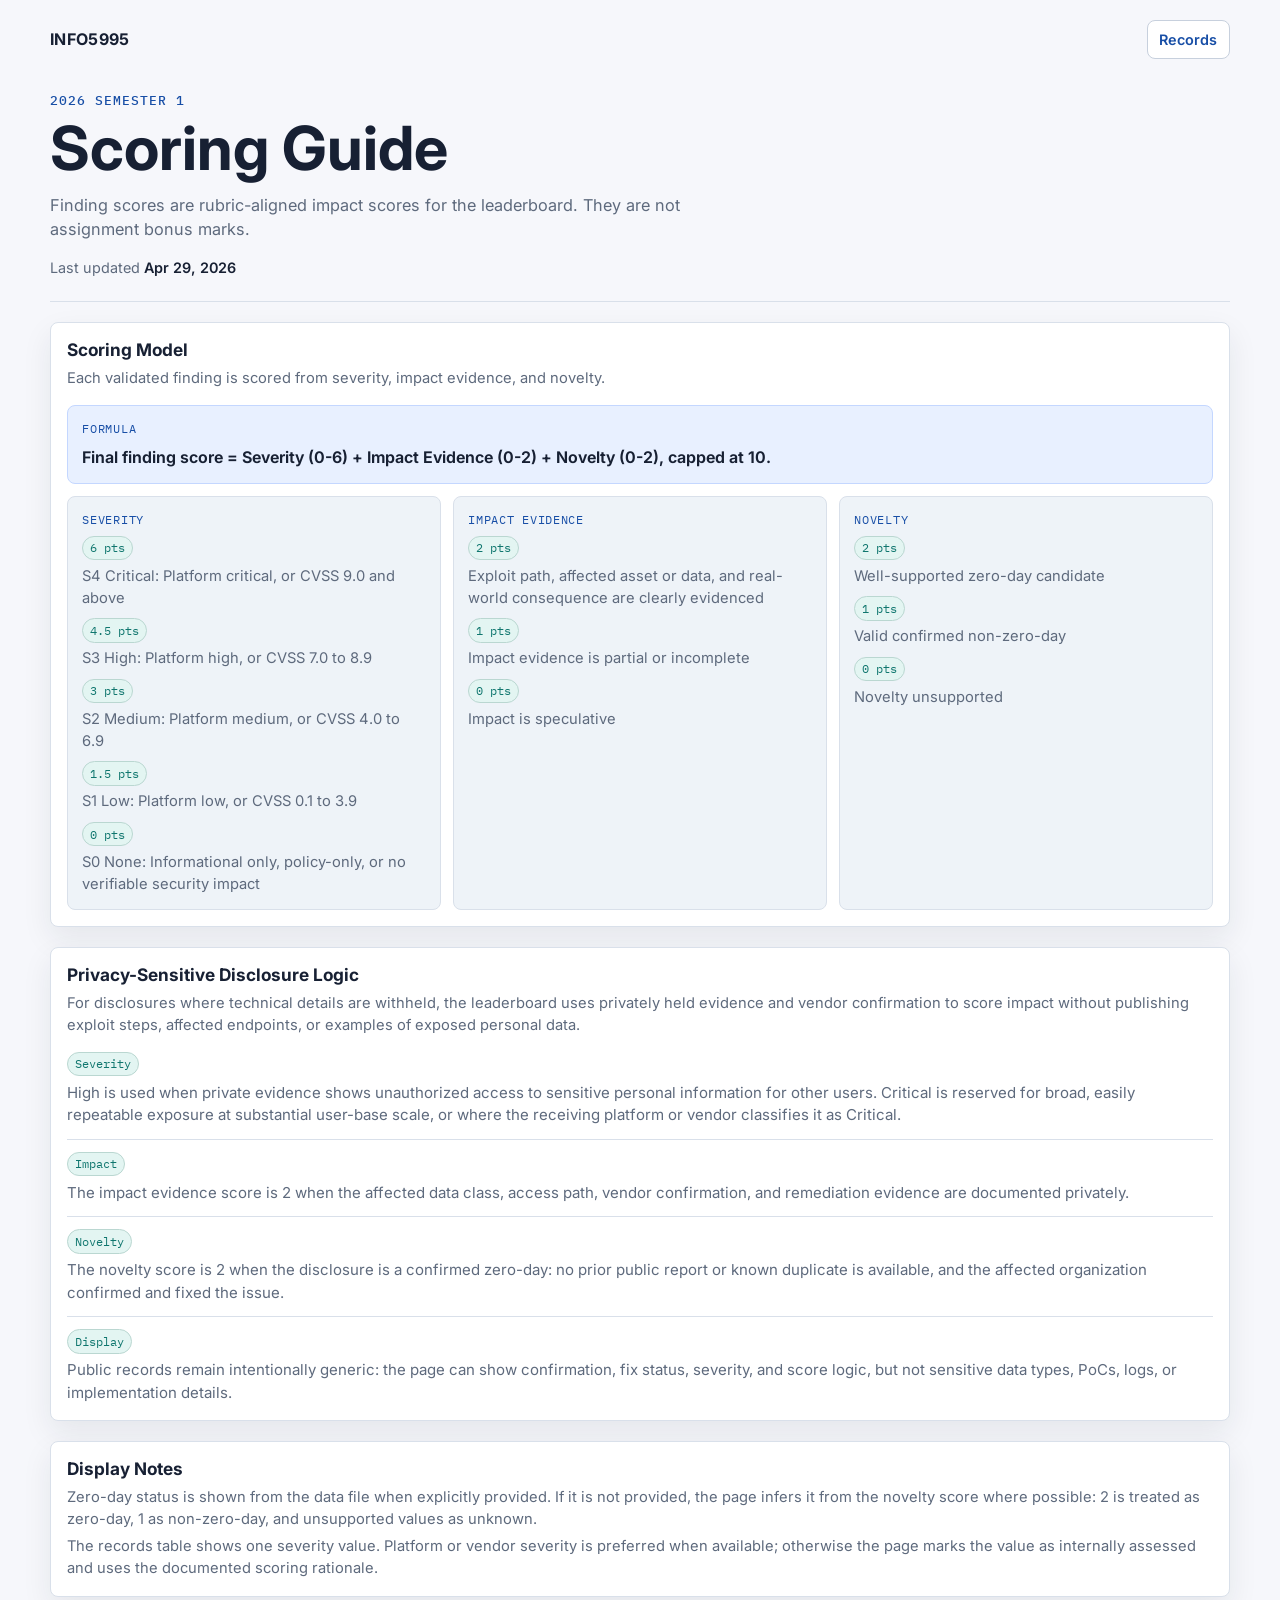
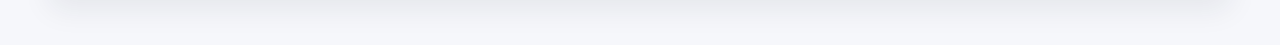
==== scoring.html @ 707b4757 "Update leaderboard dashboard" ====
<!DOCTYPE html>
<html lang="en">
  <head>
    <meta charset="UTF-8" />
    <meta name="viewport" content="width=device-width, initial-scale=1.0" />
    <meta
      name="description"
      content="INFO5995 scoring guide for security discovery leaderboard findings."
    />
    <title>INFO5995 Scoring Guide</title>
    <link rel="preconnect" href="https://fonts.googleapis.com" />
    <link rel="preconnect" href="https://fonts.gstatic.com" crossorigin />
    <link
      href="https://fonts.googleapis.com/css2?family=Inter:wght@400;500;600;700&family=IBM+Plex+Mono:wght@400;500&display=swap"
      rel="stylesheet"
    />
    <link rel="stylesheet" href="styles.css" />
  </head>
  <body>
    <main class="page-shell">
      <header class="site-header">
        <nav class="top-nav" aria-label="Leaderboard navigation">
          <a class="brand" href="index.html">INFO5995</a>
          <a class="nav-link" href="index.html">Records</a>
        </nav>
        <div class="header-copy">
          <p class="eyebrow" id="season-label">-</p>
          <h1>Scoring Guide</h1>
          <p class="hero-copy">
            Finding scores are rubric-aligned impact scores for the leaderboard. They are not assignment bonus marks.
          </p>
          <div class="header-meta">
            <span>Last updated <strong id="last-updated">-</strong></span>
          </div>
        </div>
      </header>

      <section class="panel scoring-panel">
        <div class="panel-head">
          <div class="panel-title-stack">
            <h2>Scoring Model</h2>
            <p class="panel-caption">Each validated finding is scored from severity, impact evidence, and novelty.</p>
          </div>
        </div>
        <div class="scoring-grid">
          <article class="score-card score-card-formula">
            <p class="score-card-label">Formula</p>
            <p class="score-formula" id="scoring-formula">Loading scoring model...</p>
          </article>
          <article class="score-card">
            <p class="score-card-label">Severity</p>
            <ul class="score-list" id="severity-score-list">
              <li>Loading...</li>
            </ul>
          </article>
          <article class="score-card">
            <p class="score-card-label">Impact Evidence</p>
            <ul class="score-list" id="impact-score-list">
              <li>Loading...</li>
            </ul>
          </article>
          <article class="score-card">
            <p class="score-card-label">Novelty</p>
            <ul class="score-list" id="novelty-score-list">
              <li>Loading...</li>
            </ul>
          </article>
        </div>
      </section>

      <section class="panel notes-panel">
        <div class="panel-title-stack">
          <h2>Privacy-Sensitive Disclosure Logic</h2>
          <p class="panel-caption">
            For disclosures where technical details are withheld, the leaderboard uses privately held evidence and vendor confirmation to score impact without publishing exploit steps, affected endpoints, or examples of exposed personal data.
          </p>
          <ul class="logic-list">
            <li>
              <span class="score-chip">Severity</span>
              High is used when private evidence shows unauthorized access to sensitive personal information for other users. Critical is reserved for broad, easily repeatable exposure at substantial user-base scale, or where the receiving platform or vendor classifies it as Critical.
            </li>
            <li>
              <span class="score-chip">Impact</span>
              The impact evidence score is 2 when the affected data class, access path, vendor confirmation, and remediation evidence are documented privately.
            </li>
            <li>
              <span class="score-chip">Novelty</span>
              The novelty score is 2 when the disclosure is a confirmed zero-day: no prior public report or known duplicate is available, and the affected organization confirmed and fixed the issue.
            </li>
            <li>
              <span class="score-chip">Display</span>
              Public records remain intentionally generic: the page can show confirmation, fix status, severity, and score logic, but not sensitive data types, PoCs, logs, or implementation details.
            </li>
          </ul>
        </div>
      </section>

      <section class="panel notes-panel">
        <div class="panel-title-stack">
          <h2>Display Notes</h2>
          <p class="panel-caption">
            Zero-day status is shown from the data file when explicitly provided. If it is not provided, the page infers it from the novelty score where possible: 2 is treated as zero-day, 1 as non-zero-day, and unsupported values as unknown.
          </p>
          <p class="panel-caption">
            The records table shows one severity value. Platform or vendor severity is preferred when available; otherwise the page marks the value as internally assessed and uses the documented scoring rationale.
          </p>
        </div>
      </section>
    </main>

    <noscript>
      <p class="noscript-message">Enable JavaScript to view the scoring model.</p>
    </noscript>

    <script src="script.js"></script>
  </body>
</html>
---- styles.css ----
:root {
  --bg: #f6f7fb;
  --surface: #ffffff;
  --surface-soft: #eef3f8;
  --line: #d9e0ea;
  --line-strong: #c7d0dd;
  --text: #172033;
  --muted: #5e6a7d;
  --accent: #1f6feb;
  --accent-soft: #e8f0ff;
  --accent-strong: #174ea6;
  --score: #0f766e;
  --critical: #c2415d;
  --high: #c4601d;
  --medium: #9a6a00;
  --low: #16805f;
  --unknown: #64748b;
  --shadow: 0 12px 30px rgba(23, 32, 51, 0.08);
}

* {
  box-sizing: border-box;
}

html,
body {
  margin: 0;
  min-height: 100%;
}

body {
  color: var(--text);
  background: var(--bg);
  font-family: "Inter", "Segoe UI", sans-serif;
  line-height: 1.5;
}

a {
  color: inherit;
}

.page-shell {
  width: min(1180px, calc(100% - 2rem));
  margin: 0 auto;
  padding: 1.25rem 0 3rem;
}

.site-header {
  border-bottom: 1px solid var(--line);
  padding-bottom: 1.4rem;
}

.top-nav {
  display: flex;
  align-items: center;
  justify-content: space-between;
  gap: 1rem;
}

.brand,
.nav-link {
  text-decoration: none;
}

.brand {
  color: var(--text);
  font-weight: 700;
  letter-spacing: 0.02em;
}

.nav-link {
  border: 1px solid var(--line-strong);
  border-radius: 8px;
  background: var(--surface);
  color: var(--accent-strong);
  font-size: 0.9rem;
  font-weight: 600;
  padding: 0.48rem 0.72rem;
}

.nav-link:hover,
.nav-link:focus-visible {
  border-color: var(--accent);
  outline: none;
}

.header-copy {
  margin-top: 2rem;
  max-width: 760px;
}

.eyebrow {
  margin: 0 0 0.5rem;
  color: var(--accent-strong);
  font-family: "IBM Plex Mono", monospace;
  font-size: 0.8rem;
  font-weight: 500;
  letter-spacing: 0.08em;
  text-transform: uppercase;
}

h1,
h2 {
  margin: 0;
  letter-spacing: 0;
}

h1 {
  font-size: clamp(2rem, 5vw, 3.8rem);
  line-height: 1;
}

h2 {
  font-size: 1.08rem;
  line-height: 1.25;
}

.hero-copy {
  margin: 0.85rem 0 0;
  max-width: 68ch;
  color: var(--muted);
  font-size: 1.02rem;
}

.header-meta {
  display: flex;
  flex-wrap: wrap;
  gap: 0.55rem 1rem;
  margin-top: 1rem;
  color: var(--muted);
  font-size: 0.9rem;
}

.header-meta strong {
  color: var(--text);
  font-weight: 600;
}

.panel {
  margin-top: 1.25rem;
  border: 1px solid var(--line);
  border-radius: 8px;
  background: var(--surface);
  box-shadow: var(--shadow);
}

.panel-head {
  display: flex;
  align-items: flex-start;
  justify-content: space-between;
  gap: 1rem;
  padding: 1rem;
  border-bottom: 1px solid var(--line);
}

.panel-title-stack {
  display: grid;
  gap: 0.35rem;
}

.panel-caption {
  margin: 0;
  color: var(--muted);
  font-size: 0.92rem;
}

.table-controls {
  display: inline-flex;
  flex-wrap: wrap;
  gap: 0.35rem;
}

.filter-tab {
  appearance: none;
  min-width: 0;
  border: 1px solid var(--line-strong);
  border-radius: 8px;
  background: var(--surface);
  color: var(--muted);
  cursor: pointer;
  font: 600 0.86rem "Inter", "Segoe UI", sans-serif;
  line-height: 1;
  padding: 0.52rem 0.68rem;
}

.filter-tab:hover,
.filter-tab:focus-visible {
  border-color: var(--accent);
  color: var(--accent-strong);
  outline: none;
}

.filter-tab.is-active {
  border-color: var(--accent);
  background: var(--accent-soft);
  color: var(--accent-strong);
}

.table-wrap {
  overflow-x: auto;
}

table {
  width: 100%;
  min-width: 1040px;
  border-collapse: collapse;
}

thead th {
  border-bottom: 1px solid var(--line);
  color: var(--muted);
  font-family: "IBM Plex Mono", monospace;
  font-size: 0.72rem;
  font-weight: 500;
  letter-spacing: 0.05em;
  padding: 0.78rem 0.8rem;
  text-align: left;
  text-transform: uppercase;
  white-space: nowrap;
}

tbody td {
  border-bottom: 1px solid var(--line);
  padding: 0.86rem 0.8rem;
  vertical-align: top;
}

tbody tr:last-child td {
  border-bottom: none;
}

.record-row {
  background: var(--surface);
}

.record-row:hover {
  background: #fbfcff;
}

.record-row td:first-child {
  box-shadow: inset 3px 0 0 transparent;
}

.tone-critical td:first-child {
  box-shadow: inset 3px 0 0 var(--critical);
}

.tone-high td:first-child {
  box-shadow: inset 3px 0 0 var(--high);
}

.tone-medium td:first-child {
  box-shadow: inset 3px 0 0 var(--medium);
}

.tone-low td:first-child {
  box-shadow: inset 3px 0 0 var(--low);
}

.tone-unknown td:first-child {
  box-shadow: inset 3px 0 0 var(--unknown);
}

.finding-stack,
.notes-stack,
.severity-stack,
.score-stack {
  display: grid;
  gap: 0.22rem;
}

.finding-title,
.score-main {
  margin: 0;
  color: var(--text);
  font-weight: 650;
}

.finding-meta,
.score-sub {
  margin: 0;
  color: var(--muted);
  font-size: 0.86rem;
}

.score-main {
  color: var(--score);
  font-family: "IBM Plex Mono", monospace;
}

.score-sub {
  font-family: "IBM Plex Mono", monospace;
  font-size: 0.78rem;
}

.notes-stack {
  min-width: 148px;
  max-width: 220px;
}

.notes-link {
  font-family: "IBM Plex Mono", monospace;
  font-size: 0.78rem;
  line-height: 1.35;
  color: var(--accent-strong);
  text-decoration: none;
  width: fit-content;
}

.notes-link:hover,
.notes-link:focus-visible {
  color: var(--accent);
  text-decoration: underline;
  outline: none;
}

.notes-muted {
  color: var(--muted);
  font-family: "IBM Plex Mono", monospace;
  font-size: 0.78rem;
  line-height: 1.35;
}

.notes-text:hover,
.notes-text:focus-visible {
  color: var(--accent-strong);
  text-decoration: none;
}

.severity-stack {
  min-width: 116px;
}

.severity-source,
.severity-reason {
  color: var(--muted);
  font-family: "IBM Plex Mono", monospace;
  font-size: 0.76rem;
  line-height: 1.35;
}

.severity-reason {
  max-width: 190px;
  font-family: "Inter", "Segoe UI", sans-serif;
  font-size: 0.78rem;
}

.sev-badge,
.zero-badge {
  display: inline-flex;
  align-items: center;
  border: 1px solid transparent;
  border-radius: 999px;
  font-family: "IBM Plex Mono", monospace;
  font-size: 0.7rem;
  letter-spacing: 0.04em;
  padding: 0.18rem 0.48rem;
  text-transform: uppercase;
  white-space: nowrap;
}

.sev-critical {
  background: #fde7ed;
  border-color: #f5b4c2;
  color: var(--critical);
}

.sev-high {
  background: #fff0df;
  border-color: #f7c48f;
  color: var(--high);
}

.sev-medium {
  background: #fff7d7;
  border-color: #ecd479;
  color: var(--medium);
}

.sev-low {
  background: #e4f8ef;
  border-color: #a7dfc6;
  color: var(--low);
}

.sev-unknown,
.zero-unknown {
  background: #eef2f7;
  border-color: #cbd5e1;
  color: var(--unknown);
}

.zero-zero-day {
  background: #e4f8ef;
  border-color: #a7dfc6;
  color: var(--low);
}

.zero-non-zero-day {
  background: #edf4ff;
  border-color: #b8cff9;
  color: var(--accent-strong);
}

.scoring-panel,
.notes-panel {
  padding: 1rem;
}

.bonus-panel {
  overflow: hidden;
}

.ranking-grid {
  display: grid;
  grid-template-columns: repeat(2, minmax(0, 1fr));
  gap: 0.85rem;
  padding: 1rem;
}

.ranking-card {
  border: 1px solid var(--line);
  border-radius: 8px;
  background: var(--surface-soft);
  padding: 0.9rem;
}

.ranking-list {
  display: grid;
  gap: 0.7rem;
  list-style: none;
  margin: 0;
  padding: 0;
}

.ranking-item {
  display: grid;
  grid-template-columns: auto minmax(0, 1fr);
  gap: 0.65rem;
  align-items: start;
  border-top: 1px solid var(--line);
  padding-top: 0.7rem;
}

.ranking-item:first-child {
  border-top: none;
  padding-top: 0;
}

.ranking-rank {
  display: inline-flex;
  align-items: center;
  justify-content: center;
  min-width: 2.1rem;
  border: 1px solid #bad7d1;
  border-radius: 999px;
  background: #e3f5f2;
  color: var(--score);
  font-family: "IBM Plex Mono", monospace;
  font-size: 0.78rem;
  font-weight: 500;
  padding: 0.12rem 0.4rem;
}

.ranking-body {
  display: grid;
  gap: 0.18rem;
  min-width: 0;
}

.ranking-title,
.ranking-detail {
  margin: 0;
}

.ranking-title {
  color: var(--text);
  font-weight: 650;
}

.ranking-detail {
  color: var(--muted);
  font-size: 0.88rem;
}

.ranking-detail {
  font-family: "IBM Plex Mono", monospace;
  font-size: 0.78rem;
}

.scoring-panel .panel-head {
  border-bottom: none;
  padding: 0 0 1rem;
}

.scoring-grid {
  display: grid;
  grid-template-columns: repeat(3, minmax(0, 1fr));
  gap: 0.75rem;
}

.score-card {
  border: 1px solid var(--line);
  border-radius: 8px;
  background: var(--surface-soft);
  padding: 0.9rem;
}

.score-card-formula {
  grid-column: 1 / -1;
  background: var(--accent-soft);
  border-color: #c4d7ff;
}

.score-card-label {
  margin: 0 0 0.45rem;
  color: var(--accent-strong);
  font-family: "IBM Plex Mono", monospace;
  font-size: 0.72rem;
  letter-spacing: 0.06em;
  text-transform: uppercase;
}

.score-formula {
  margin: 0;
  color: var(--text);
  font-weight: 650;
}

.score-list {
  display: grid;
  gap: 0.6rem;
  list-style: none;
  margin: 0;
  padding: 0;
}

.score-list li {
  display: grid;
  gap: 0.28rem;
  color: var(--muted);
  font-size: 0.92rem;
}

.score-chip {
  display: inline-flex;
  width: fit-content;
  align-items: center;
  border: 1px solid #bad7d1;
  border-radius: 999px;
  background: #e3f5f2;
  color: var(--score);
  font-family: "IBM Plex Mono", monospace;
  font-size: 0.72rem;
  padding: 0.16rem 0.44rem;
}

.logic-list {
  display: grid;
  gap: 0.75rem;
  list-style: none;
  margin: 0.65rem 0 0;
  padding: 0;
}

.logic-list li {
  display: grid;
  gap: 0.35rem;
  border-top: 1px solid var(--line);
  color: var(--muted);
  font-size: 0.94rem;
  padding-top: 0.75rem;
}

.logic-list li:first-child {
  border-top: none;
  padding-top: 0;
}

.noscript-message {
  margin: 0;
  padding: 1rem;
  text-align: center;
}

@media (max-width: 820px) {
  .page-shell {
    width: min(1180px, calc(100% - 1rem));
    padding-top: 0.9rem;
  }

  .header-copy {
    margin-top: 1.45rem;
  }

  .panel-head {
    display: grid;
  }

  .table-controls {
    width: 100%;
  }

  .filter-tab {
    flex: 1 1 auto;
  }

  .scoring-grid {
    grid-template-columns: 1fr;
  }

  .ranking-grid {
    grid-template-columns: 1fr;
  }
}

@media (max-width: 700px) {
  table {
    min-width: 0;
  }

  thead {
    display: none;
  }

  tbody,
  tbody tr,
  tbody td {
    display: block;
    width: 100%;
  }

  tbody tr {
    border-bottom: 1px solid var(--line);
    padding: 0.72rem 0.8rem;
  }

  tbody tr:last-child {
    border-bottom: none;
  }

  tbody td {
    border-bottom: none;
    display: grid;
    grid-template-columns: minmax(104px, 38%) 1fr;
    gap: 0.7rem;
    padding: 0.38rem 0;
  }

  tbody td::before {
    content: attr(data-label);
    color: var(--muted);
    font-family: "IBM Plex Mono", monospace;
    font-size: 0.68rem;
    letter-spacing: 0.05em;
    text-transform: uppercase;
  }

  tbody td[colspan] {
    display: block;
  }

  tbody td[colspan]::before {
    content: none;
  }

  .record-row td:first-child,
  .tone-critical td:first-child,
  .tone-high td:first-child,
  .tone-medium td:first-child,
  .tone-low td:first-child,
  .tone-unknown td:first-child {
    box-shadow: none;
  }
}
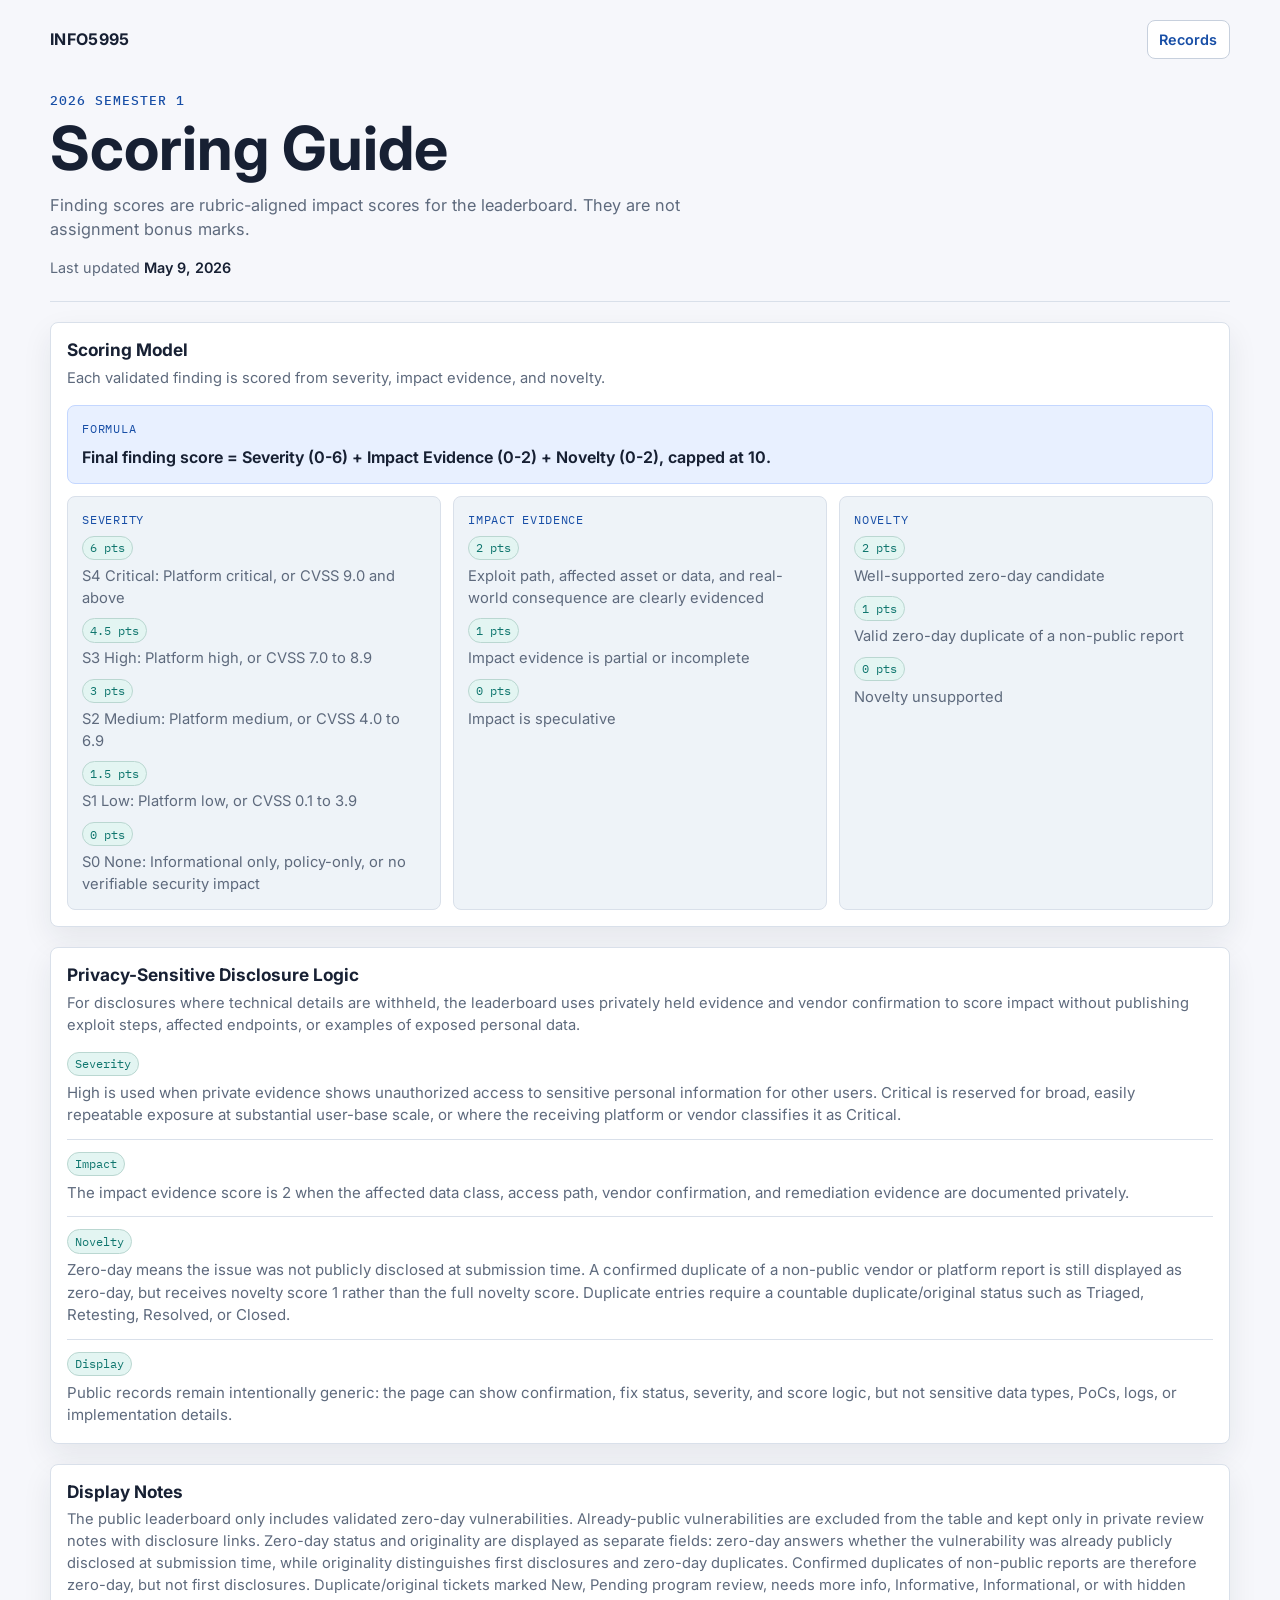
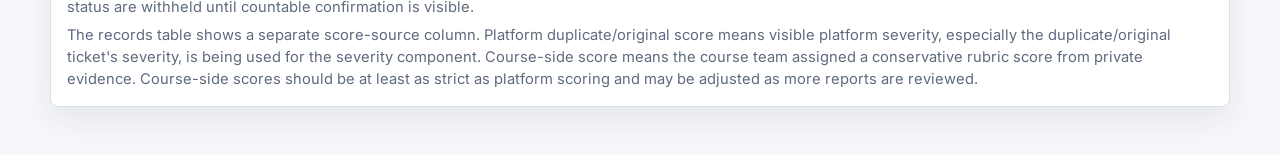
==== commit 6c2f8168: "Update validated zero-day leaderboard" ====
--- a/scoring.html
+++ b/scoring.html
@@ -85,7 +85,7 @@
             </li>
             <li>
               <span class="score-chip">Novelty</span>
-              The novelty score is 2 when the disclosure is a confirmed zero-day: no prior public report or known duplicate is available, and the affected organization confirmed and fixed the issue.
+              Zero-day means the issue was not publicly disclosed at submission time. A confirmed duplicate of a non-public vendor or platform report is still displayed as zero-day, but receives novelty score 1 rather than the full novelty score. Duplicate entries require a countable duplicate/original status such as Triaged, Retesting, Resolved, or Closed.
             </li>
             <li>
               <span class="score-chip">Display</span>
@@ -99,10 +99,10 @@
         <div class="panel-title-stack">
           <h2>Display Notes</h2>
           <p class="panel-caption">
-            Zero-day status is shown from the data file when explicitly provided. If it is not provided, the page infers it from the novelty score where possible: 2 is treated as zero-day, 1 as non-zero-day, and unsupported values as unknown.
+            The public leaderboard only includes validated zero-day vulnerabilities. Already-public vulnerabilities are excluded from the table and kept only in private review notes with disclosure links. Zero-day status and originality are displayed as separate fields: zero-day answers whether the vulnerability was already publicly disclosed at submission time, while originality distinguishes first disclosures and zero-day duplicates. Confirmed duplicates of non-public reports are therefore zero-day, but not first disclosures. Duplicate/original tickets marked New, Pending program review, needs more info, Informative, Informational, or with hidden status are withheld until countable confirmation is visible.
           </p>
           <p class="panel-caption">
-            The records table shows one severity value. Platform or vendor severity is preferred when available; otherwise the page marks the value as internally assessed and uses the documented scoring rationale.
+            The records table shows a separate score-source column. Platform duplicate/original score means visible platform severity, especially the duplicate/original ticket's severity, is being used for the severity component. Course-side score means the course team assigned a conservative rubric score from private evidence. Course-side scores should be at least as strict as platform scoring and may be adjusted as more reports are reviewed.
           </p>
         </div>
       </section>
--- a/styles.css
+++ b/styles.css
@@ -202,7 +202,7 @@
 
 table {
   width: 100%;
-  min-width: 1040px;
+  min-width: 1240px;
   border-collapse: collapse;
 }
 
@@ -262,14 +262,17 @@
 }
 
 .finding-stack,
+.students-stack,
 .notes-stack,
 .severity-stack,
+.score-source-stack,
 .score-stack {
   display: grid;
   gap: 0.22rem;
 }
 
 .finding-title,
+.students-main,
 .score-main {
   margin: 0;
   color: var(--text);
@@ -277,6 +280,7 @@
 }
 
 .finding-meta,
+.ranking-students,
 .score-sub {
   margin: 0;
   color: var(--muted);
@@ -296,6 +300,17 @@
 .notes-stack {
   min-width: 148px;
   max-width: 220px;
+}
+
+.students-stack {
+  min-width: 150px;
+  max-width: 210px;
+}
+
+.students-main {
+  max-width: 210px;
+  font-size: 0.9rem;
+  line-height: 1.35;
 }
 
 .notes-link {
@@ -331,8 +346,14 @@
   min-width: 116px;
 }
 
+.score-source-stack {
+  min-width: 96px;
+  max-width: 140px;
+}
+
 .severity-source,
-.severity-reason {
+.severity-reason,
+.source-note {
   color: var(--muted);
   font-family: "IBM Plex Mono", monospace;
   font-size: 0.76rem;
@@ -345,8 +366,22 @@
   font-size: 0.78rem;
 }
 
+.source-note {
+  max-width: 130px;
+  font-family: "Inter", "Segoe UI", sans-serif;
+  font-size: 0.78rem;
+}
+
+.source-legend {
+  display: flex;
+  flex-wrap: wrap;
+  gap: 0.4rem;
+}
+
 .sev-badge,
-.zero-badge {
+.zero-badge,
+.originality-badge,
+.source-pill {
   display: inline-flex;
   align-items: center;
   border: 1px solid transparent;
@@ -359,6 +394,10 @@
   white-space: nowrap;
 }
 
+.source-pill {
+  width: fit-content;
+}
+
 .sev-critical {
   background: #fde7ed;
   border-color: #f5b4c2;
@@ -400,6 +439,49 @@
   background: #edf4ff;
   border-color: #b8cff9;
   color: var(--accent-strong);
+}
+
+.originality-first {
+  background: #e4f8ef;
+  border-color: #a7dfc6;
+  color: var(--low);
+}
+
+.originality-duplicate {
+  background: #edf4ff;
+  border-color: #b8cff9;
+  color: var(--accent-strong);
+}
+
+.originality-candidate {
+  background: #fff7d7;
+  border-color: #ecd479;
+  color: var(--medium);
+}
+
+.originality-known,
+.originality-unknown {
+  background: #eef2f7;
+  border-color: #cbd5e1;
+  color: var(--unknown);
+}
+
+.source-vendor {
+  background: #e8f0ff;
+  border-color: #b8cff9;
+  color: var(--accent-strong);
+}
+
+.source-course {
+  background: #fff7d7;
+  border-color: #ecd479;
+  color: var(--medium);
+}
+
+.source-unknown {
+  background: #eef2f7;
+  border-color: #cbd5e1;
+  color: var(--unknown);
 }
 
 .scoring-panel,
@@ -483,7 +565,8 @@
   font-size: 0.88rem;
 }
 
-.ranking-detail {
+.ranking-detail,
+.ranking-students {
   font-family: "IBM Plex Mono", monospace;
   font-size: 0.78rem;
 }
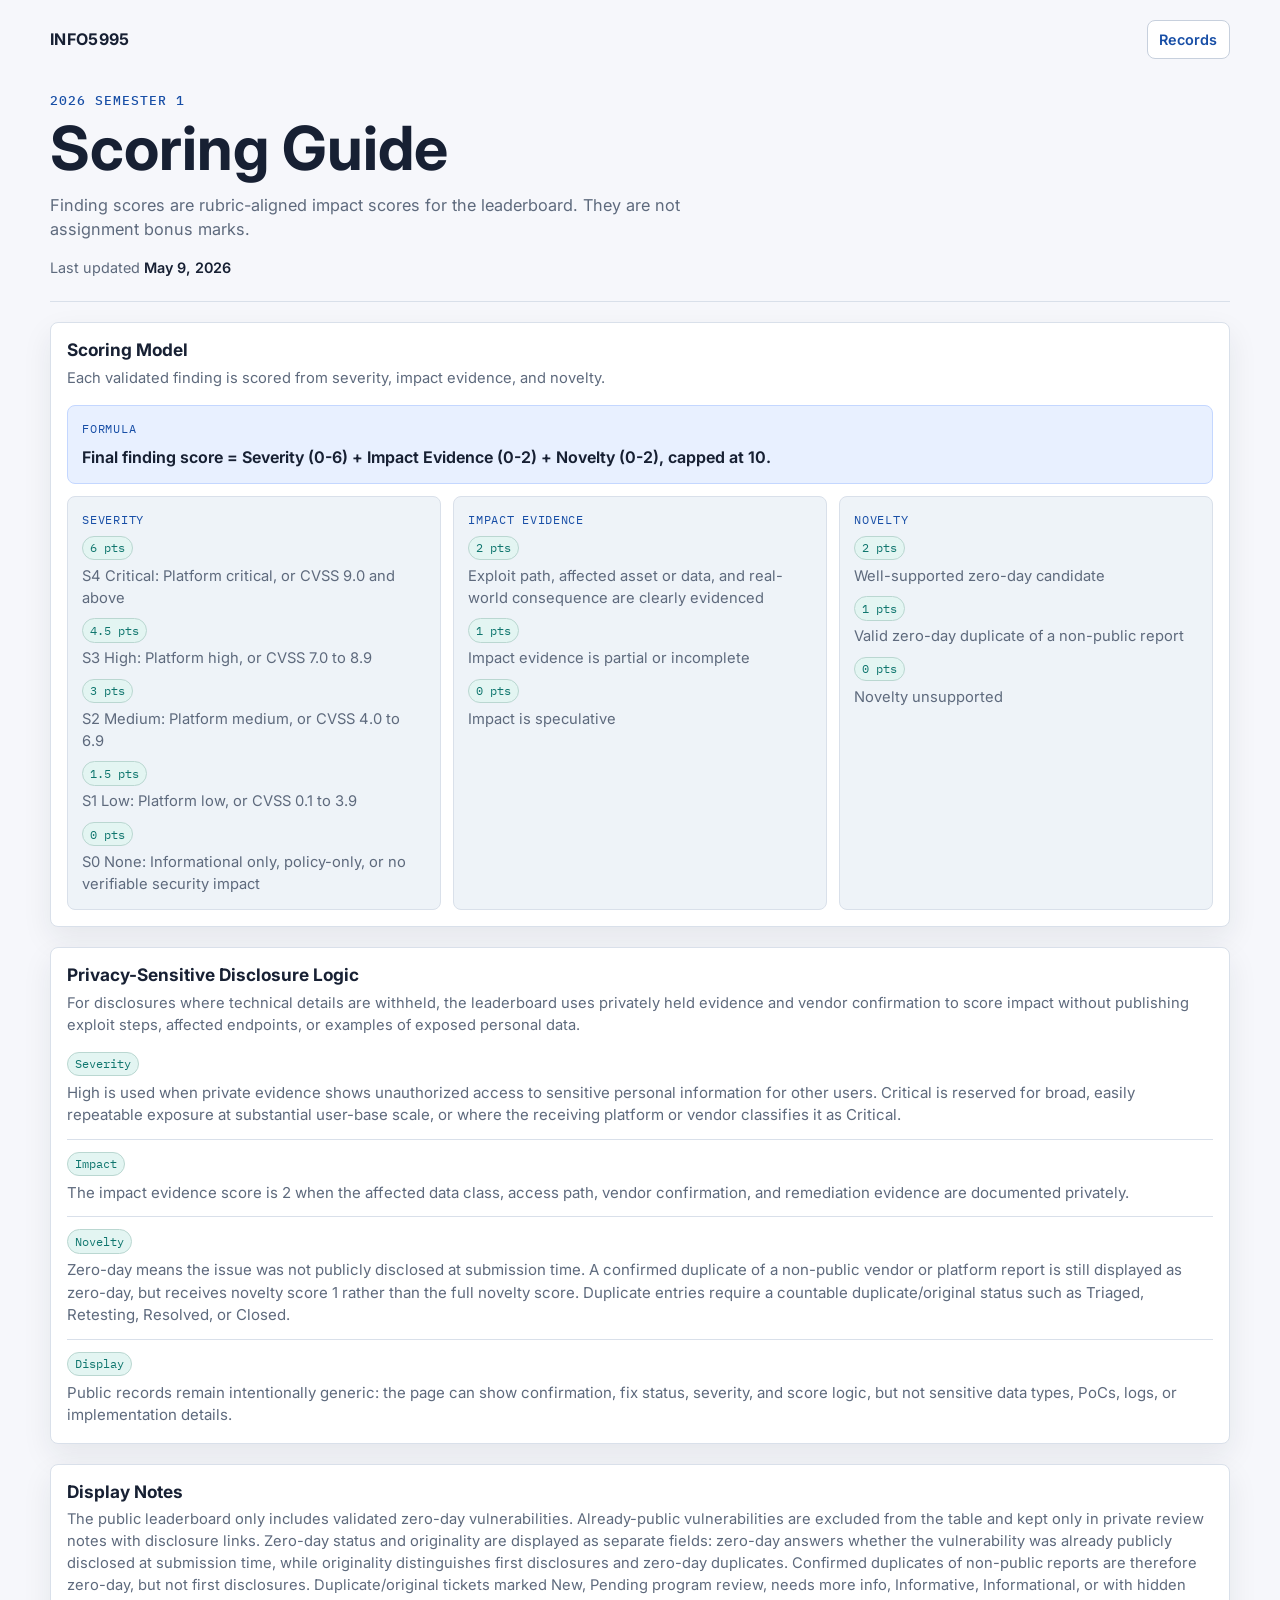
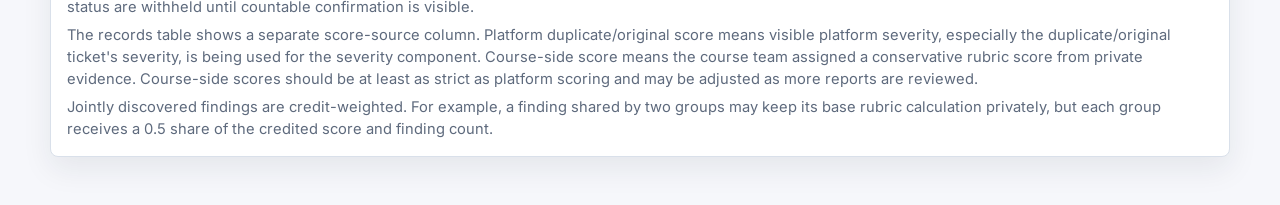
==== commit 3af63c50: "Add shared finding credit weighting" ====
--- a/scoring.html
+++ b/scoring.html
@@ -104,6 +104,9 @@
           <p class="panel-caption">
             The records table shows a separate score-source column. Platform duplicate/original score means visible platform severity, especially the duplicate/original ticket's severity, is being used for the severity component. Course-side score means the course team assigned a conservative rubric score from private evidence. Course-side scores should be at least as strict as platform scoring and may be adjusted as more reports are reviewed.
           </p>
+          <p class="panel-caption">
+            Jointly discovered findings are credit-weighted. For example, a finding shared by two groups may keep its base rubric calculation privately, but each group receives a 0.5 share of the credited score and finding count.
+          </p>
         </div>
       </section>
     </main>
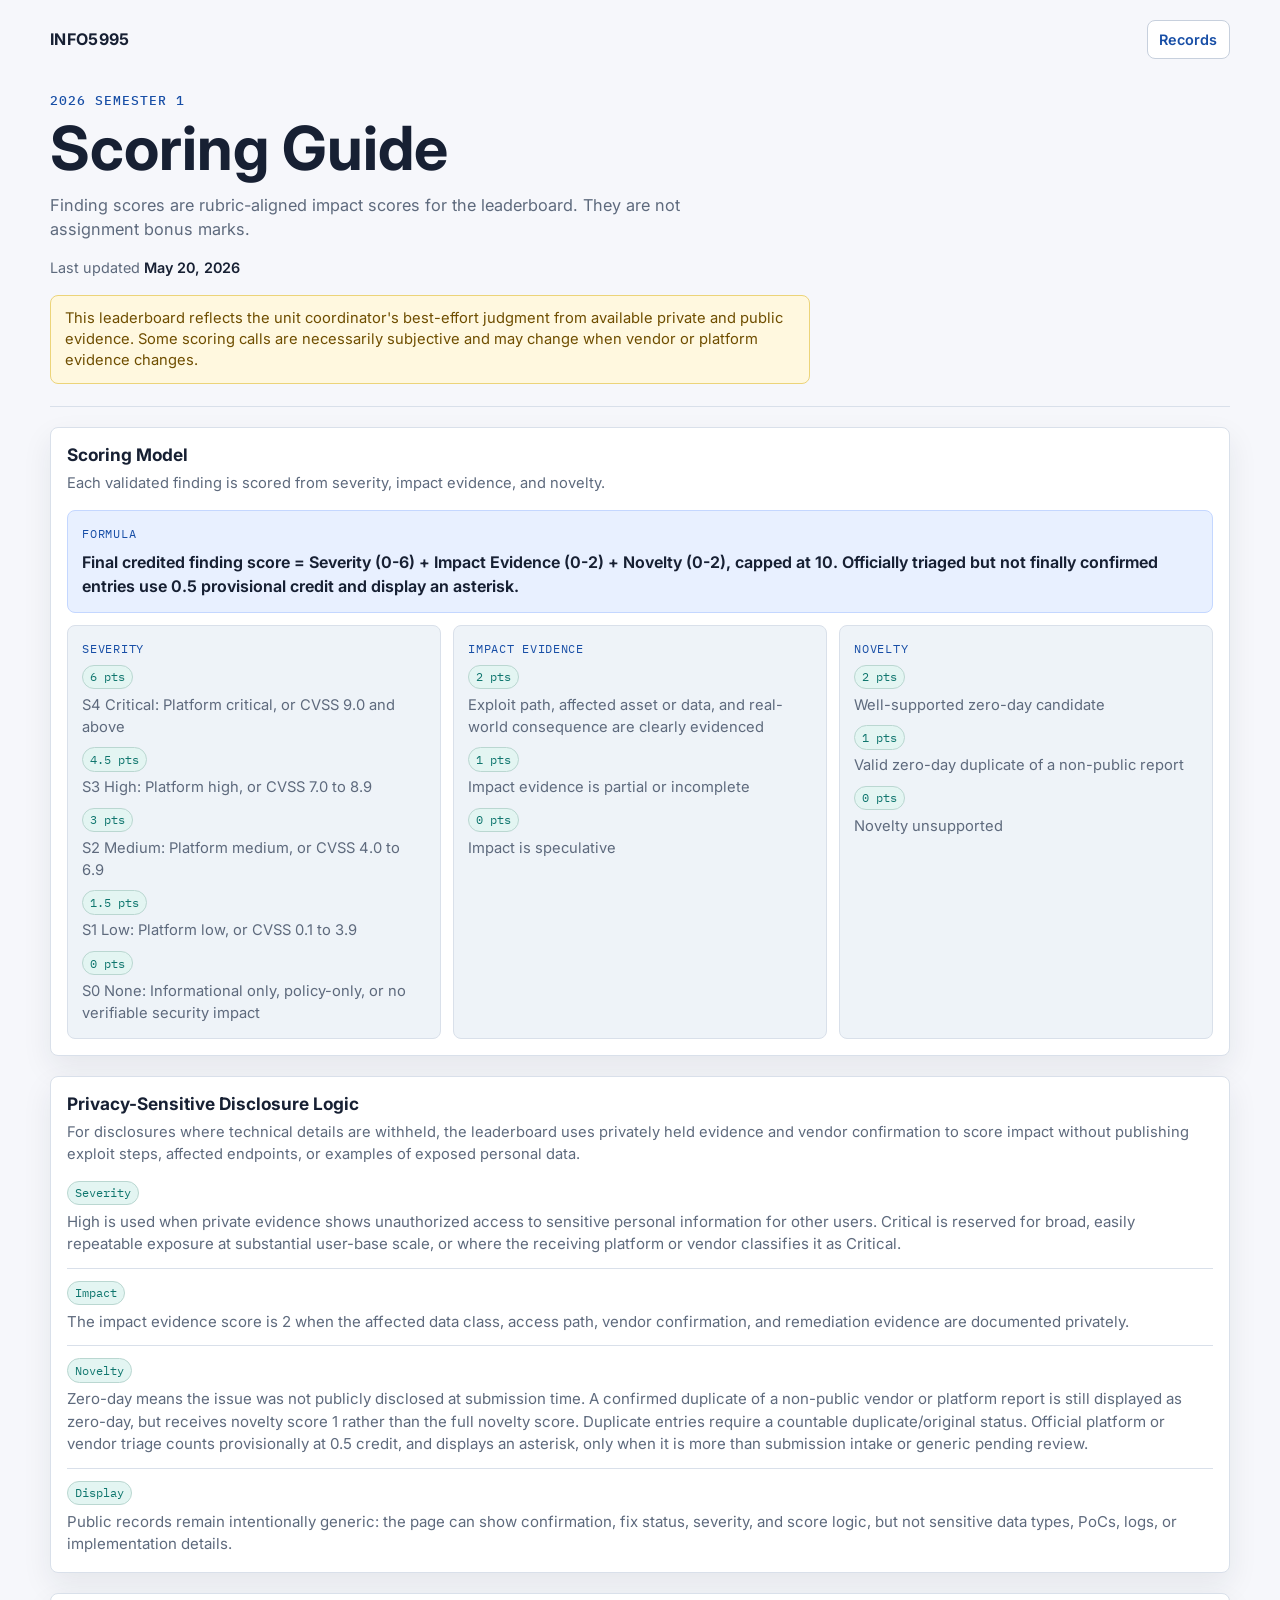
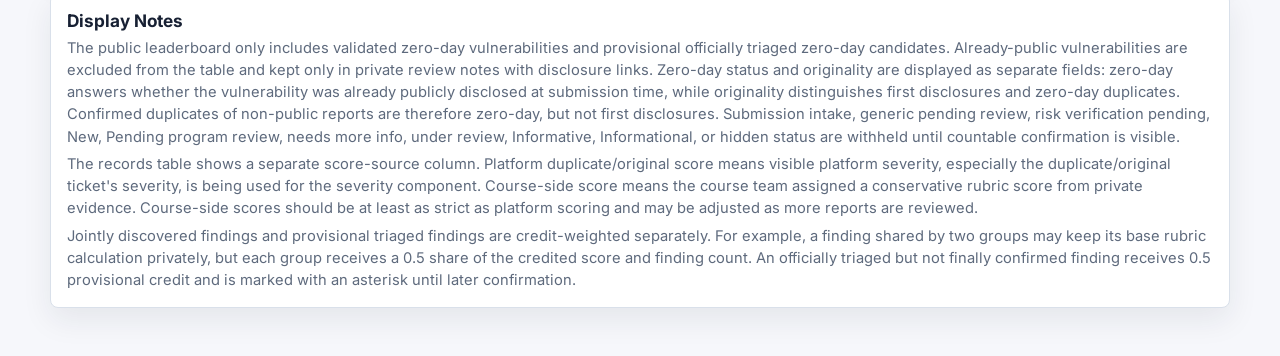
==== commit d27e556a: "Update leaderboard triage scoring and reports" ====
--- a/scoring.html
+++ b/scoring.html
@@ -31,6 +31,11 @@
           </p>
           <div class="header-meta">
             <span>Last updated <strong id="last-updated">-</strong></span>
+          </div>
+          <div class="review-notice" role="note" aria-label="Review notice">
+            This leaderboard reflects the unit coordinator's best-effort judgment from available private and public
+            evidence. Some scoring calls are necessarily subjective and may change when vendor or platform evidence
+            changes.
           </div>
         </div>
       </header>
@@ -85,7 +90,7 @@
             </li>
             <li>
               <span class="score-chip">Novelty</span>
-              Zero-day means the issue was not publicly disclosed at submission time. A confirmed duplicate of a non-public vendor or platform report is still displayed as zero-day, but receives novelty score 1 rather than the full novelty score. Duplicate entries require a countable duplicate/original status such as Triaged, Retesting, Resolved, or Closed.
+              Zero-day means the issue was not publicly disclosed at submission time. A confirmed duplicate of a non-public vendor or platform report is still displayed as zero-day, but receives novelty score 1 rather than the full novelty score. Duplicate entries require a countable duplicate/original status. Official platform or vendor triage counts provisionally at 0.5 credit, and displays an asterisk, only when it is more than submission intake or generic pending review.
             </li>
             <li>
               <span class="score-chip">Display</span>
@@ -99,13 +104,13 @@
         <div class="panel-title-stack">
           <h2>Display Notes</h2>
           <p class="panel-caption">
-            The public leaderboard only includes validated zero-day vulnerabilities. Already-public vulnerabilities are excluded from the table and kept only in private review notes with disclosure links. Zero-day status and originality are displayed as separate fields: zero-day answers whether the vulnerability was already publicly disclosed at submission time, while originality distinguishes first disclosures and zero-day duplicates. Confirmed duplicates of non-public reports are therefore zero-day, but not first disclosures. Duplicate/original tickets marked New, Pending program review, needs more info, Informative, Informational, or with hidden status are withheld until countable confirmation is visible.
+            The public leaderboard only includes validated zero-day vulnerabilities and provisional officially triaged zero-day candidates. Already-public vulnerabilities are excluded from the table and kept only in private review notes with disclosure links. Zero-day status and originality are displayed as separate fields: zero-day answers whether the vulnerability was already publicly disclosed at submission time, while originality distinguishes first disclosures and zero-day duplicates. Confirmed duplicates of non-public reports are therefore zero-day, but not first disclosures. Submission intake, generic pending review, risk verification pending, New, Pending program review, needs more info, under review, Informative, Informational, or hidden status are withheld until countable confirmation is visible.
           </p>
           <p class="panel-caption">
             The records table shows a separate score-source column. Platform duplicate/original score means visible platform severity, especially the duplicate/original ticket's severity, is being used for the severity component. Course-side score means the course team assigned a conservative rubric score from private evidence. Course-side scores should be at least as strict as platform scoring and may be adjusted as more reports are reviewed.
           </p>
           <p class="panel-caption">
-            Jointly discovered findings are credit-weighted. For example, a finding shared by two groups may keep its base rubric calculation privately, but each group receives a 0.5 share of the credited score and finding count.
+            Jointly discovered findings and provisional triaged findings are credit-weighted separately. For example, a finding shared by two groups may keep its base rubric calculation privately, but each group receives a 0.5 share of the credited score and finding count. An officially triaged but not finally confirmed finding receives 0.5 provisional credit and is marked with an asterisk until later confirmation.
           </p>
         </div>
       </section>
--- a/styles.css
+++ b/styles.css
@@ -33,6 +33,7 @@
   background: var(--bg);
   font-family: "Inter", "Segoe UI", sans-serif;
   line-height: 1.5;
+  overflow-x: hidden;
 }
 
 a {
@@ -40,7 +41,8 @@
 }
 
 .page-shell {
-  width: min(1180px, calc(100% - 2rem));
+  width: calc(100% - 2rem);
+  max-width: 1180px;
   margin: 0 auto;
   padding: 1.25rem 0 3rem;
 }
@@ -108,6 +110,7 @@
 h1 {
   font-size: clamp(2rem, 5vw, 3.8rem);
   line-height: 1;
+  overflow-wrap: anywhere;
 }
 
 h2 {
@@ -120,6 +123,7 @@
   max-width: 68ch;
   color: var(--muted);
   font-size: 1.02rem;
+  overflow-wrap: anywhere;
 }
 
 .header-meta {
@@ -134,6 +138,18 @@
 .header-meta strong {
   color: var(--text);
   font-weight: 600;
+}
+
+.review-notice {
+  margin-top: 1rem;
+  border: 1px solid #ecd479;
+  border-radius: 8px;
+  background: #fff8df;
+  color: #6f4e00;
+  font-size: 0.92rem;
+  line-height: 1.45;
+  overflow-wrap: anywhere;
+  padding: 0.72rem 0.85rem;
 }
 
 .panel {
@@ -156,12 +172,14 @@
 .panel-title-stack {
   display: grid;
   gap: 0.35rem;
+  min-width: 0;
 }
 
 .panel-caption {
   margin: 0;
   color: var(--muted);
   font-size: 0.92rem;
+  overflow-wrap: anywhere;
 }
 
 .table-controls {
@@ -297,6 +315,20 @@
   font-size: 0.78rem;
 }
 
+.score-provisional {
+  width: fit-content;
+  border: 1px solid #ecd479;
+  border-radius: 999px;
+  background: #fff7d7;
+  color: var(--medium);
+  font-family: "IBM Plex Mono", monospace;
+  font-size: 0.68rem;
+  letter-spacing: 0.04em;
+  margin: 0;
+  padding: 0.12rem 0.42rem;
+  text-transform: uppercase;
+}
+
 .notes-stack {
   min-width: 148px;
   max-width: 220px;
@@ -333,6 +365,14 @@
   color: var(--muted);
   font-family: "IBM Plex Mono", monospace;
   font-size: 0.78rem;
+  line-height: 1.35;
+}
+
+.notes-provisional {
+  color: var(--medium);
+  font-family: "IBM Plex Mono", monospace;
+  font-size: 0.78rem;
+  font-weight: 500;
   line-height: 1.35;
 }
 
@@ -501,6 +541,7 @@
 }
 
 .ranking-card {
+  min-width: 0;
   border: 1px solid var(--line);
   border-radius: 8px;
   background: var(--surface-soft);
@@ -553,6 +594,7 @@
 .ranking-title,
 .ranking-detail {
   margin: 0;
+  overflow-wrap: anywhere;
 }
 
 .ranking-title {
@@ -569,6 +611,7 @@
 .ranking-students {
   font-family: "IBM Plex Mono", monospace;
   font-size: 0.78rem;
+  overflow-wrap: anywhere;
 }
 
 .scoring-panel .panel-head {
@@ -668,7 +711,7 @@
 
 @media (max-width: 820px) {
   .page-shell {
-    width: min(1180px, calc(100% - 1rem));
+    width: calc(100% - 1rem);
     padding-top: 0.9rem;
   }
 
@@ -694,6 +737,76 @@
 
   .ranking-grid {
     grid-template-columns: 1fr;
+  }
+}
+
+@media (max-width: 520px) {
+  .page-shell {
+    width: 100%;
+    padding: 0.9rem 0.5rem 2rem;
+  }
+
+  .top-nav {
+    min-width: 0;
+    max-width: 100%;
+  }
+
+  .nav-link {
+    flex: 0 1 auto;
+    max-width: 9.5rem;
+    overflow-wrap: anywhere;
+    text-align: center;
+  }
+
+  h1 {
+    max-width: calc(100vw - 1rem);
+    font-size: 1.85rem;
+    line-height: 1.08;
+    overflow-wrap: anywhere;
+    word-break: break-word;
+  }
+
+  .hero-copy,
+  .header-meta,
+  .review-notice,
+  .panel-caption {
+    max-width: calc(100vw - 2rem);
+    font-size: 0.9rem;
+  }
+
+  .header-copy,
+  .panel-title-stack {
+    width: 100%;
+    max-width: 100%;
+  }
+
+  .panel,
+  .panel-head,
+  .ranking-grid,
+  .ranking-card,
+  .ranking-list,
+  .ranking-item {
+    min-width: 0;
+  }
+
+  .panel-head,
+  .ranking-grid {
+    padding: 0.85rem;
+  }
+
+  .ranking-item {
+    grid-template-columns: minmax(1.9rem, auto) minmax(0, 1fr);
+    gap: 0.55rem;
+  }
+
+  .ranking-title,
+  .ranking-students,
+  .ranking-detail,
+  .students-main,
+  .notes-muted,
+  .notes-provisional,
+  .score-sub {
+    overflow-wrap: anywhere;
   }
 }
 
@@ -725,7 +838,7 @@
   tbody td {
     border-bottom: none;
     display: grid;
-    grid-template-columns: minmax(104px, 38%) 1fr;
+    grid-template-columns: minmax(88px, 34%) minmax(0, 1fr);
     gap: 0.7rem;
     padding: 0.38rem 0;
   }
@@ -756,3 +869,18 @@
     box-shadow: none;
   }
 }
+
+@media (max-width: 420px) {
+  tbody td {
+    grid-template-columns: 1fr;
+    gap: 0.22rem;
+  }
+
+  .notes-stack,
+  .students-stack,
+  .students-main,
+  .score-source-stack {
+    max-width: none;
+    min-width: 0;
+  }
+}
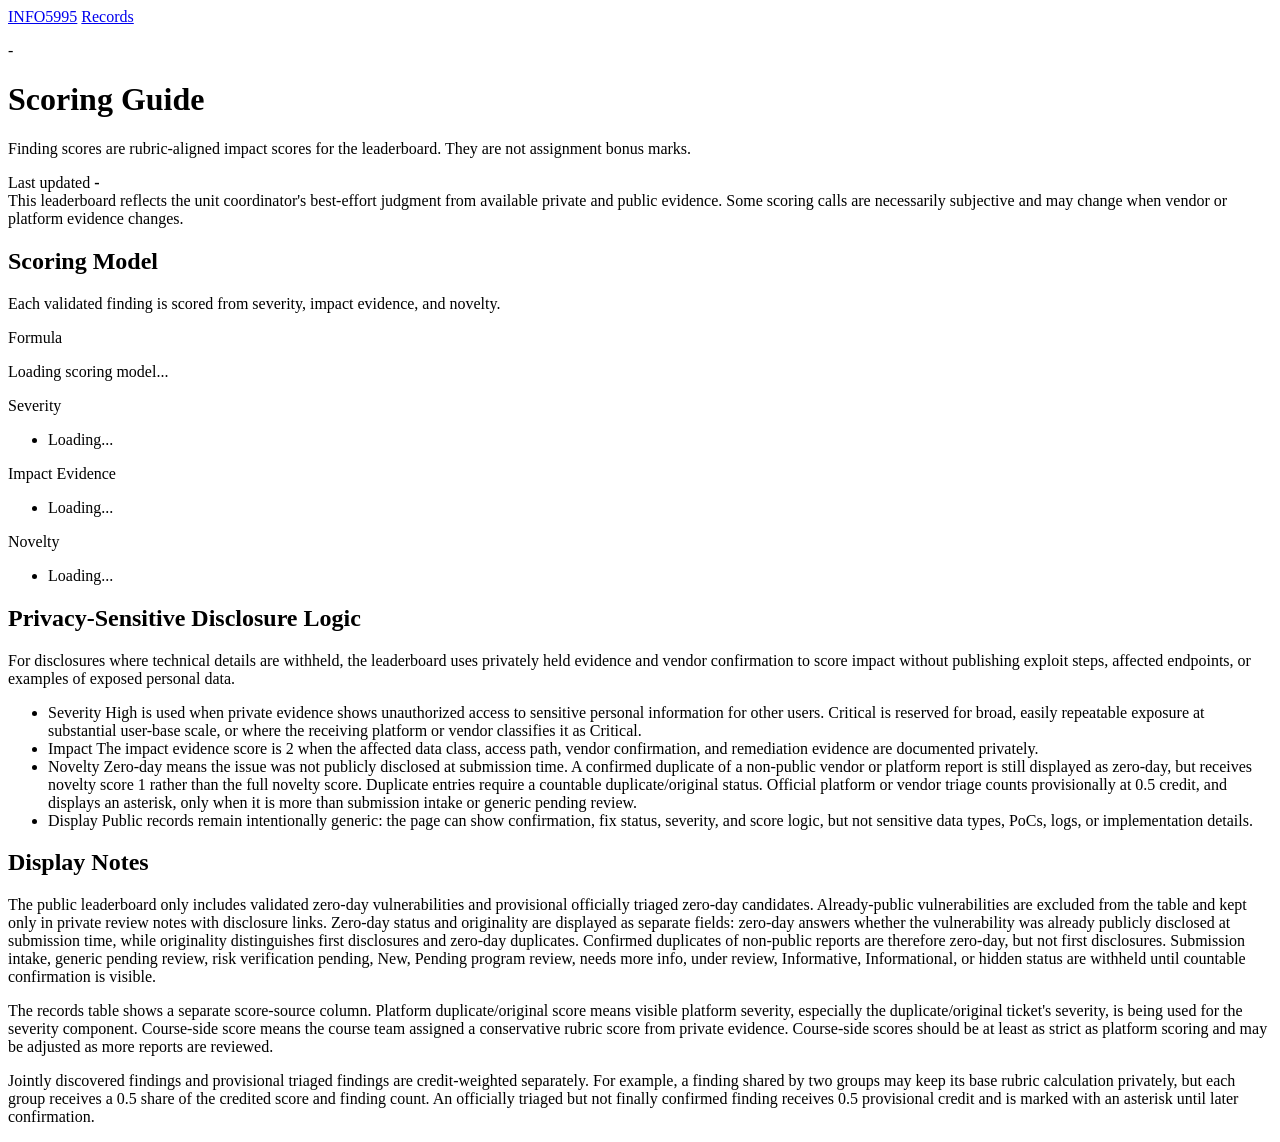
==== commit e77e0bec: "Fix scoring guide page links" ====
--- a/scoring.html
+++ b/scoring.html
@@ -8,20 +8,25 @@
       content="INFO5995 scoring guide for security discovery leaderboard findings."
     />
     <title>INFO5995 Scoring Guide</title>
+    <script>
+      if (window.location.pathname === "/Leaderboard/scoring") {
+        window.location.replace("/Leaderboard/scoring.html");
+      }
+    </script>
     <link rel="preconnect" href="https://fonts.googleapis.com" />
     <link rel="preconnect" href="https://fonts.gstatic.com" crossorigin />
     <link
       href="https://fonts.googleapis.com/css2?family=Inter:wght@400;500;600;700&family=IBM+Plex+Mono:wght@400;500&display=swap"
       rel="stylesheet"
     />
-    <link rel="stylesheet" href="styles.css" />
+    <link rel="stylesheet" href="/Leaderboard/styles.css" />
   </head>
   <body>
     <main class="page-shell">
       <header class="site-header">
         <nav class="top-nav" aria-label="Leaderboard navigation">
-          <a class="brand" href="index.html">INFO5995</a>
-          <a class="nav-link" href="index.html">Records</a>
+          <a class="brand" href="/Leaderboard/">INFO5995</a>
+          <a class="nav-link" href="/Leaderboard/">Records</a>
         </nav>
         <div class="header-copy">
           <p class="eyebrow" id="season-label">-</p>
@@ -120,6 +125,6 @@
       <p class="noscript-message">Enable JavaScript to view the scoring model.</p>
     </noscript>
 
-    <script src="script.js"></script>
+    <script src="/Leaderboard/script.js"></script>
   </body>
 </html>
